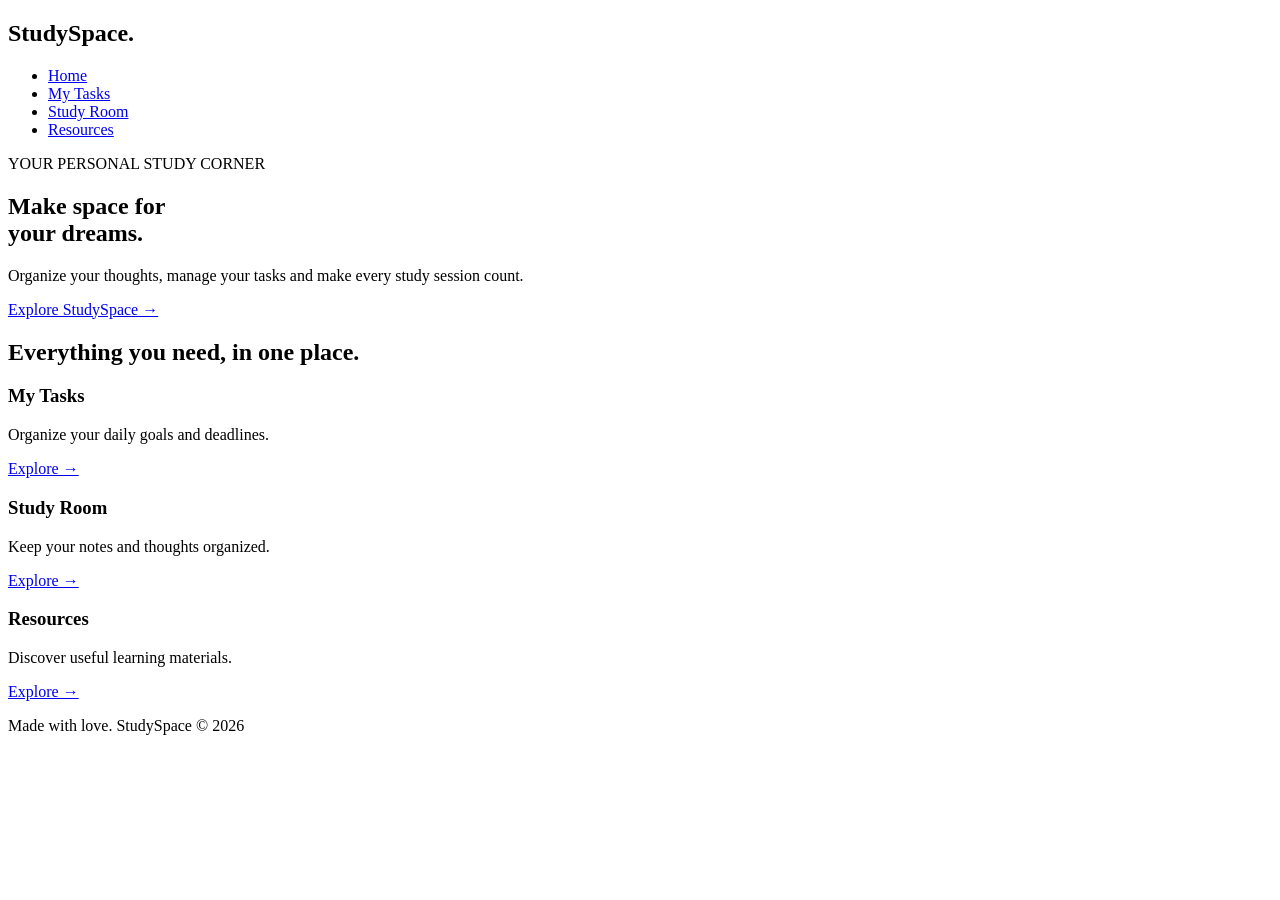
==== index.html @ 6fe5cf54 "Add files via upload" ====
<!DOCTYPE html>
<html lang="en">

<head>
    <meta charset="UTF-8">
    <meta name="viewport" content="width=device-width, initial-scale=1.0">

    <title>StudySpace | Your Study Corner</title>

    <link rel="stylesheet" href="css/style.css">
</head>

<body class="home-page">

    <!-- Navigation Bar -->
    <header>
        <nav class="navbar">

            <h2 class="logo">StudySpace.</h2>

            <ul class="nav-links">
                <li><a href="index.html">Home</a></li>
                <li><a href="tasks.html">My Tasks</a></li>
                <li><a href="studyroom.html">Study Room</a></li>
                <li><a href="resources.html">Resources</a></li>
            </ul>

        </nav>
    </header>


    <!-- Main Content -->
    <main>

        <section class="hero">

            <p class="subtitle">YOUR PERSONAL STUDY CORNER</p>

            <h1>Make space for<br>your dreams.</h1>

            <p>
                Organize your thoughts, manage your tasks
                and make every study session count.
            </p>

            <a href="tasks.html" class="hero-btn">
                Explore StudySpace →
            </a>

        </section>


        <!-- Features -->
        <section class="features">

            <h2>Everything you need, in one place.</h2>

            <div class="feature-container">

                <div class="feature-card">
                    <h3>My Tasks</h3>
                    <p>Organize your daily goals and deadlines.</p>
                    <a href="tasks.html">Explore →</a>
                </div>

                <div class="feature-card">
                    <h3>Study Room</h3>
                    <p>Keep your notes and thoughts organized.</p>
                    <a href="studyroom.html">Explore →</a>
                </div>

                <div class="feature-card">
                    <h3>Resources</h3>
                    <p>Discover useful learning materials.</p>
                    <a href="resources.html">Explore →</a>
                </div>

            </div>

        </section>

    </main>


    <footer>
        <p>Made with love. StudySpace © 2026</p>
    </footer>

    <script src="js/script.js"></script>

</body>
</html>
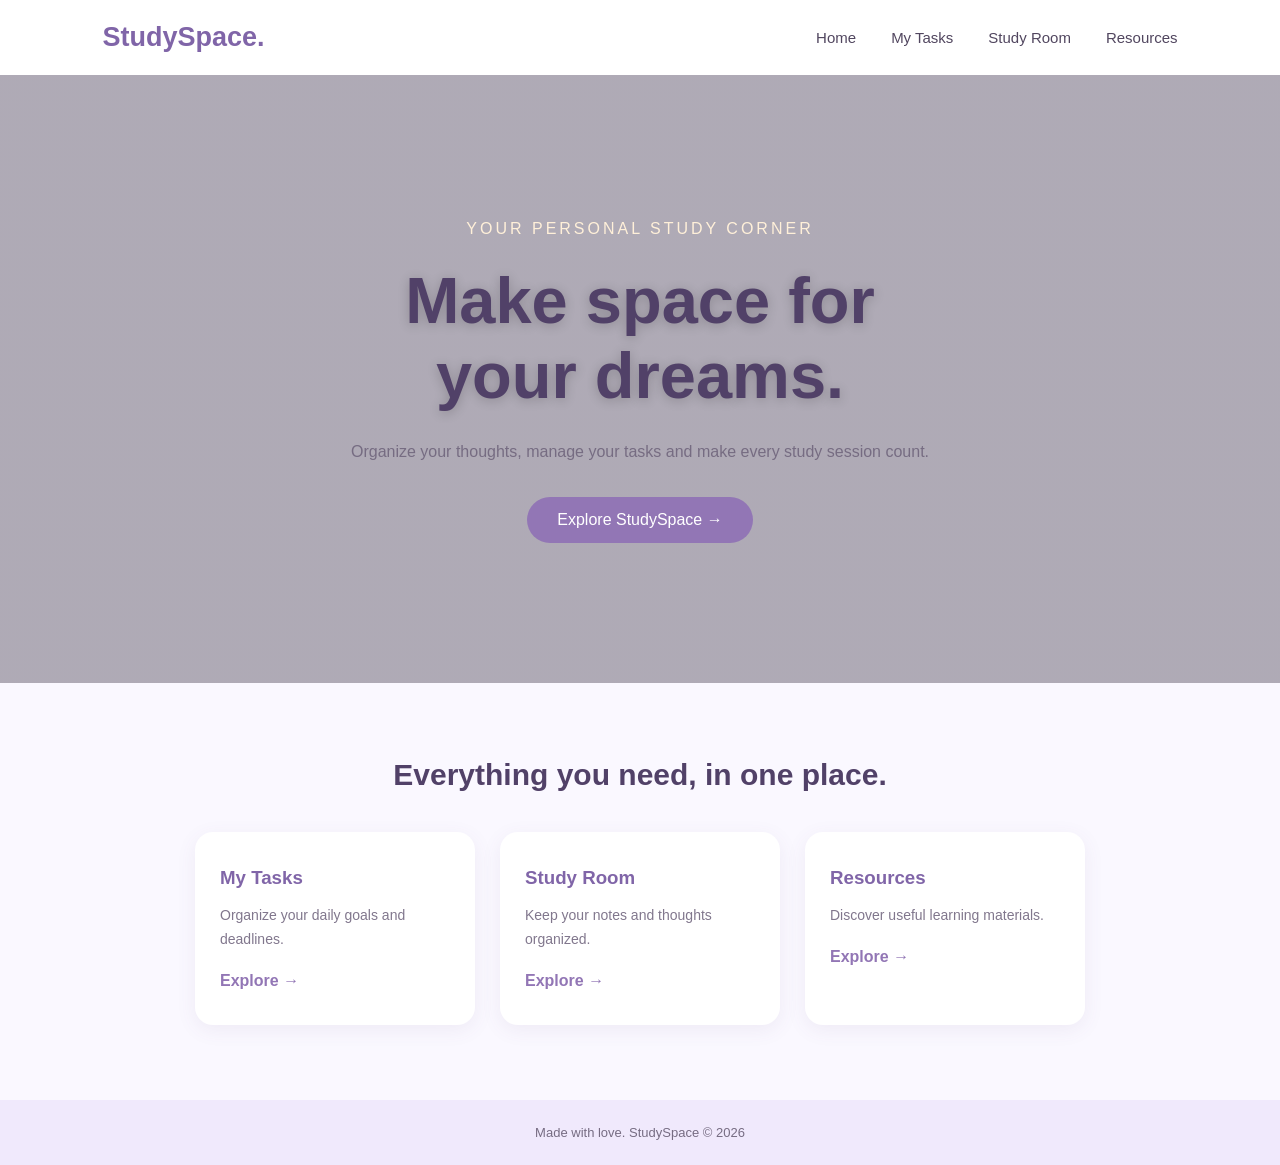
==== commit 59992ed5: "Update index.html" ====
--- a/index.html
+++ b/index.html
@@ -8,7 +8,7 @@
 
     <title>StudySpace | Your Study Corner</title>
 
-    <link rel="stylesheet" href="css/style.css">
+    <link rel="stylesheet" href="style.css">
 </head>
 
 <body class="home-page">
@@ -87,7 +87,7 @@
         <p>Made with love. StudySpace © 2026</p>
     </footer>
 
-    <script src="js/script.js"></script>
+    <script src="script.js"></script>
 
 </body>
 </html>
--- a/style.css
+++ b/style.css
@@ -0,0 +1,783 @@
+
+/* =================================
+   1. BASIC PAGE SETTINGS
+================================= */
+
+* {
+    margin: 0;
+    padding: 0;
+    box-sizing: border-box;
+}
+
+body {
+    font-family: Arial, sans-serif;
+    background-color: #FAF8FF;
+    color: #393044;
+}
+
+
+/* =================================
+   2. NAVIGATION BAR
+================================= */
+
+.navbar {
+    display: flex;
+    justify-content: space-between;
+    align-items: center;
+
+    padding: 22px 8%;
+    background-color: #FFFFFF;
+}
+
+.logo {
+    color: #8065A8;
+    font-size: 27px;
+}
+
+.nav-links {
+    display: flex;
+    list-style: none;
+    gap: 35px;
+}
+
+.nav-links a {
+    text-decoration: none;
+    color: #51465F;
+    font-size: 15px;
+    transition: 0.3s;
+}
+
+.nav-links a:hover {
+    color: #A58ACB;
+}
+
+
+/* =================================
+   3. HERO SECTION
+================================= */
+
+
+.hero {
+    text-align: center;
+    padding: 140px 20px;
+
+    background:
+        linear-gradient(
+            rgba(35, 25, 45, 0.35),
+            rgba(35, 25, 45, 0.35)
+        ),
+        url("https://images.unsplash.com/photo-1470252649378-9c29740c9fa8?auto=format&fit=crop&w=2000&q=85");
+
+    background-size: cover;
+    background-position: center;
+    background-repeat: no-repeat;
+}
+
+.hero h1 {
+    color: #FFFFFF;
+    text-shadow: 0 2px 12px rgba(0,0,0,0.2);
+}
+
+.hero p {
+    color: #FFFFFF;
+}
+
+.hero .subtitle {
+    color: #FFF0D9;
+}
+
+
+.subtitle {
+    color: #FFFFFF;
+    letter-spacing: 3px;
+    font-size: 12px;
+    margin-bottom: 20px;
+}
+
+.hero h1 {
+    font-size: 65px;
+    line-height: 1.15;
+    margin-bottom: 25px;
+    color: #514168;
+}
+
+.hero p {
+    font-size: 16px;
+    line-height: 1.8;
+    color: #766C82;
+}
+
+.hero-btn {
+    display: inline-block;
+    margin-top: 30px;
+    padding: 14px 30px;
+
+    background-color: #9276B5;
+    color: white;
+
+    text-decoration: none;
+    border-radius: 30px;
+
+    transition: 0.3s;
+}
+
+.hero-btn:hover {
+    background-color: #71558F;
+    transform: translateY(-3px);
+}
+
+
+/* =================================
+   4. FEATURES SECTION
+================================= */
+
+.features {
+    padding: 75px 8%;
+    text-align: center;
+}
+
+.features h2 {
+    font-size: 30px;
+    color: #514168;
+    margin-bottom: 40px;
+}
+
+.feature-container {
+    display: flex;
+    justify-content: center;
+    gap: 25px;
+    flex-wrap: wrap;
+}
+
+.feature-card {
+    background-color: white;
+    padding: 35px 25px;
+    width: 280px;
+
+    border-radius: 18px;
+    box-shadow: 0 5px 20px rgba(100, 75, 130, 0.08);
+
+    text-align: left;
+    transition: 0.3s;
+}
+
+.feature-card:hover {
+    transform: translateY(-7px);
+    box-shadow: 0 10px 25px rgba(100, 75, 130, 0.15);
+}
+
+.feature-card h3 {
+    color: #8065A8;
+    margin-bottom: 15px;
+}
+
+.feature-card p {
+    color: #81778D;
+    line-height: 1.7;
+    font-size: 14px;
+}
+
+.feature-card a {
+    display: inline-block;
+    margin-top: 20px;
+    color: #9276B5;
+    text-decoration: none;
+    font-weight: bold;
+}
+
+
+/* =================================
+   5. FOOTER
+================================= */
+
+footer {
+    text-align: center;
+    padding: 25px;
+    background-color: #F0E9FC;
+    color: #766C82;
+    font-size: 13px;
+}
+
+
+/* =================================
+   TASKS PAGE
+================================= */
+
+.tasks-page {
+    padding: 50px 10%;
+}
+
+.tasks-heading {
+    text-align: center;
+    margin-bottom: 50px;
+}
+
+.tasks-heading h1 {
+    font-size: 48px;
+    color: #514168;
+    margin: 15px 0;
+}
+
+.tasks-heading p {
+    color: #81778D;
+}
+
+
+/* Task Input */
+
+.task-input-section {
+    background: white;
+    padding: 30px;
+    border-radius: 18px;
+    box-shadow: 0 5px 20px rgba(100, 75, 130, 0.08);
+}
+
+.task-input-section h2 {
+    color: #514168;
+    margin-bottom: 20px;
+}
+
+.task-input {
+    display: flex;
+    gap: 15px;
+}
+
+.task-input input {
+    flex: 1;
+    padding: 14px;
+    border: 1px solid #E5D9F7;
+    border-radius: 10px;
+    font-size: 15px;
+    outline: none;
+}
+
+.task-input input:focus {
+    border-color: #9276B5;
+}
+
+.task-input button {
+    background: #9276B5;
+    color: white;
+    border: none;
+    padding: 14px 25px;
+    border-radius: 10px;
+    cursor: pointer;
+}
+
+
+/* Statistics */
+
+.task-stats {
+    display: flex;
+    gap: 20px;
+    margin: 35px 0;
+}
+
+.stat-card {
+    flex: 1;
+    background: #F0E9FC;
+    padding: 25px;
+    border-radius: 15px;
+    text-align: center;
+}
+
+.stat-card h3 {
+    color: #8065A8;
+    font-size: 32px;
+    margin-bottom: 8px;
+}
+
+.stat-card p {
+    color: #766C82;
+}
+
+
+/* Task List */
+
+.task-list-section {
+    background: white;
+    padding: 30px;
+    border-radius: 18px;
+}
+
+.task-list-section h2 {
+    color: #514168;
+    margin-bottom: 20px;
+}
+
+#taskList {
+    list-style: none;
+}
+
+#taskList li {
+    padding: 18px;
+    border-bottom: 1px solid #F0E9FC;
+    color: #514168;
+}
+
+
+/* TASK MANAGER STYLING */
+
+.tasks-page {
+    max-width: 1000px;
+    margin: auto;
+    padding: 40px 25px 80px;
+}
+
+.tasks-heading {
+    text-align: center;
+    padding: 60px 20px;
+    background: linear-gradient(135deg, #F0E9FC, #FAF8FF);
+    border-radius: 20px;
+}
+
+.tasks-heading h1 {
+    font-size: 48px;
+    color: #514168;
+    margin: 15px 0;
+}
+
+.tasks-heading p {
+    color: #766C82;
+    line-height: 1.8;
+}
+
+.task-input-section,
+.task-list-section {
+    margin-top: 45px;
+}
+
+.task-input-section h2,
+.task-list-section h2 {
+    color: #514168;
+    margin-bottom: 20px;
+}
+
+.task-input {
+    display: flex;
+    gap: 12px;
+}
+
+.task-input input {
+    flex: 1;
+    padding: 16px;
+    border: 1px solid #DDD1ED;
+    border-radius: 12px;
+    font-size: 15px;
+    outline: none;
+}
+
+.task-input input:focus {
+    border-color: #9276B5;
+}
+
+.task-input button {
+    padding: 14px 24px;
+    background: #9276B5;
+    color: white;
+    border: none;
+    border-radius: 12px;
+    cursor: pointer;
+}
+
+.task-stats {
+    display: flex;
+    gap: 20px;
+    margin-top: 35px;
+}
+
+.stat-card {
+    flex: 1;
+    background: white;
+    padding: 25px;
+    text-align: center;
+    border-radius: 16px;
+    box-shadow: 0 4px 15px rgba(100, 70, 130, 0.08);
+}
+
+.stat-card h3 {
+    font-size: 32px;
+    color: #9276B5;
+    margin-bottom: 8px;
+}
+
+.stat-card p {
+    color: #766C82;
+}
+
+#taskList {
+    list-style: none;
+}
+
+#taskList li {
+    display: flex;
+    align-items: center;
+    gap: 12px;
+    background: white;
+    padding: 18px;
+    margin-bottom: 14px;
+    border-radius: 14px;
+    box-shadow: 0 3px 12px rgba(100, 70, 130, 0.07);
+}
+
+#taskList li span {
+    flex: 1;
+    color: #514168;
+    overflow-wrap: anywhere;
+}
+
+#taskList li button {
+    padding: 9px 14px;
+    border: none;
+    border-radius: 9px;
+    cursor: pointer;
+    background: #F0E9FC;
+    color: #71558F;
+}
+
+#taskList li button:last-child {
+    background: #FCEBED;
+    color: #B65C70;
+}
+
+#taskList li button:hover {
+    opacity: 0.8;
+}
+
+@media (max-width: 600px) {
+    .task-stats {
+        flex-direction: column;
+    }
+
+    .task-input {
+        flex-direction: column;
+    }
+
+    #taskList li {
+        flex-wrap: wrap;
+    }
+}
+
+/* TASK PRIORITY LABELS */
+
+#taskPriority {
+    padding: 14px;
+    border: 1px solid #DDD1ED;
+    border-radius: 12px;
+    background: white;
+    color: #514168;
+    cursor: pointer;
+}
+
+.priority-high {
+    color: #C44D5E;
+    background: #FCEBED;
+    padding: 7px 12px;
+    border-radius: 20px;
+}
+
+.priority-medium {
+    color: #A47A27;
+    background: #FFF4D8;
+    padding: 7px 12px;
+    border-radius: 20px;
+}
+
+.priority-low {
+    color: #43866A;
+    background: #E4F5EC;
+    padding: 7px 12px;
+    border-radius: 20px;
+}
+
+/* DEADLINE STYLING */
+
+#taskDeadline {
+    padding: 14px;
+    border: 1px solid #DDD1ED;
+    border-radius: 12px;
+    background: white;
+    color: #514168;
+    cursor: pointer;
+}
+
+.deadline-label {
+    font-size: 12px;
+    color: #9276B5;
+    background: #F5F0FC;
+    padding: 7px 10px;
+    border-radius: 20px;
+}
+/* EDIT TASK BUTTON */
+
+#taskList li button:nth-last-child(2) {
+    background: #EAE2F5;
+    color: #71558F;
+}
+
+.timer-modes {
+    display: flex;
+    justify-content: center;
+    flex-wrap: wrap;
+    gap: 10px;
+    margin: 25px 0;
+}
+
+.timer-modes button {
+    padding: 10px 16px;
+    border: none;
+    border-radius: 20px;
+    background: #F0E9FC;
+    color: #71558F;
+    cursor: pointer;
+}
+
+.timer-modes button:hover {
+    background: #9276B5;
+    color: white;
+}
+
+/* STUDY ROOM PAGE */
+
+.page-container {
+    max-width: 1100px;
+    margin: auto;
+    padding: 50px 25px 80px;
+}
+
+.page-heading {
+    text-align: center;
+    padding: 55px 20px;
+    background: linear-gradient(135deg, #F0E9FC, #FAF8FF);
+    border-radius: 22px;
+    margin-bottom: 40px;
+}
+
+.page-heading h1 {
+    font-size: 42px;
+    color: #514168;
+    margin: 15px 0;
+}
+
+.page-heading p {
+    color: #766C82;
+}
+
+.small-heading {
+    letter-spacing: 3px;
+    color: #9276B5;
+}
+
+.study-layout {
+    display: grid;
+    grid-template-columns: 1fr 1fr;
+    gap: 25px;
+}
+
+.study-box {
+    background: white;
+    padding: 35px;
+    border-radius: 20px;
+    text-align: center;
+    box-shadow: 0 5px 20px rgba(100,70,130,0.08);
+}
+
+.study-box h2 {
+    color: #514168;
+    margin-bottom: 20px;
+}
+
+.timer {
+    font-size: 65px;
+    font-weight: bold;
+    color: #9276B5;
+    margin: 30px 0 15px;
+}
+
+.timer-buttons button,
+.study-box > button {
+    background: #9276B5;
+    color: white;
+    border: none;
+    padding: 12px 22px;
+    border-radius: 25px;
+    margin: 8px 4px;
+    cursor: pointer;
+}
+
+.study-box textarea {
+    width: 100%;
+    height: 180px;
+    margin: 20px 0;
+    padding: 15px;
+    border: 1px solid #DDD1ED;
+    border-radius: 12px;
+    resize: vertical;
+    font-family: Arial, sans-serif;
+}
+
+@media (max-width: 700px) {
+    .study-layout {
+        grid-template-columns: 1fr;
+    }
+
+    .page-heading h1 {
+        font-size: 30px;
+    }
+
+    .timer {
+        font-size: 50px;
+    }
+}
+
+/* RESOURCES PAGE */
+
+.resource-search {
+    margin: 35px 0 20px;
+}
+
+.resource-search input {
+    width: 100%;
+    padding: 17px 22px;
+    border: 1px solid #DDD1ED;
+    border-radius: 30px;
+    font-size: 15px;
+    outline: none;
+}
+
+.resource-search input:focus {
+    border-color: #9276B5;
+}
+
+.resource-filters {
+    display: flex;
+    flex-wrap: wrap;
+    gap: 12px;
+    margin-bottom: 30px;
+}
+
+.resource-filter {
+    padding: 10px 22px;
+    border: none;
+    border-radius: 25px;
+    background: #F0E9FC;
+    color: #71558F;
+    cursor: pointer;
+}
+
+.resource-filter.active {
+    background: #9276B5;
+    color: white;
+}
+
+.resource-grid {
+    display: grid;
+    grid-template-columns: repeat(3, 1fr);
+    gap: 25px;
+}
+
+.resource-card {
+    background: white;
+    padding: 30px;
+    border-radius: 18px;
+    box-shadow: 0 5px 20px rgba(100,70,130,0.08);
+    transition: 0.3s;
+}
+
+.resource-card:hover {
+    transform: translateY(-6px);
+    box-shadow: 0 10px 25px rgba(100,70,130,0.13);
+}
+
+.resource-card span {
+    font-size: 11px;
+    letter-spacing: 2px;
+    color: #9276B5;
+}
+
+.resource-card h2 {
+    color: #514168;
+    margin: 18px 0 12px;
+}
+
+.resource-card p {
+    color: #766C82;
+    line-height: 1.7;
+    margin-bottom: 20px;
+}
+
+.resource-card a {
+    color: #9276B5;
+    text-decoration: none;
+    font-weight: bold;
+}
+
+.resource-card a:hover {
+    color: #71558F;
+}
+
+.no-results {
+    text-align: center;
+    color: #766C82;
+    padding: 30px;
+}
+
+@media (max-width: 800px) {
+    .resource-grid {
+        grid-template-columns: repeat(2, 1fr);
+    }
+}
+
+@media (max-width: 550px) {
+    .resource-grid {
+        grid-template-columns: 1fr;
+    }
+}
+
+/* BEAUTIFUL PAGE BACKGROUNDS */
+
+/* HOME */
+.home-page {
+    background-color: #FAF8FF;
+}
+
+/* TASKS */
+.tasks-page {
+    background-image:
+        linear-gradient(rgba(250,248,255,0.76),
+                        rgba(250,248,255,0.76)),
+        url("https://images.unsplash.com/photo-1497250681960-ef046c08a56e?w=1800");
+    background-size: cover;
+    background-position: center;
+    background-attachment: fixed;
+}
+
+/* STUDY ROOM */
+.studyroom-page {
+    background-image:
+        linear-gradient(rgba(250,248,255,0.76),
+                        rgba(250,248,255,0.76)),
+        url("https://images.unsplash.com/photo-1441974231531-c6227db76b6e?w=1800");
+    background-size: cover;
+    background-position: center;
+    background-attachment: fixed;
+}
+
+/* RESOURCES */
+.resources-page {
+    background-image:
+        linear-gradient(rgba(250,248,255,0.76),
+                        rgba(250,248,255,0.76)),
+        url("https://images.unsplash.com/photo-1507842217343-583bb7270b66?w=1800");
+    background-size: cover;
+    background-position: center;
+    background-attachment: fixed;
+}
+
+/* Keep content cards readable */
+.stat-card,
+.study-box,
+.resource-card,
+#taskList li {
+    background-color: rgba(255,255,255,0.94);
+}
